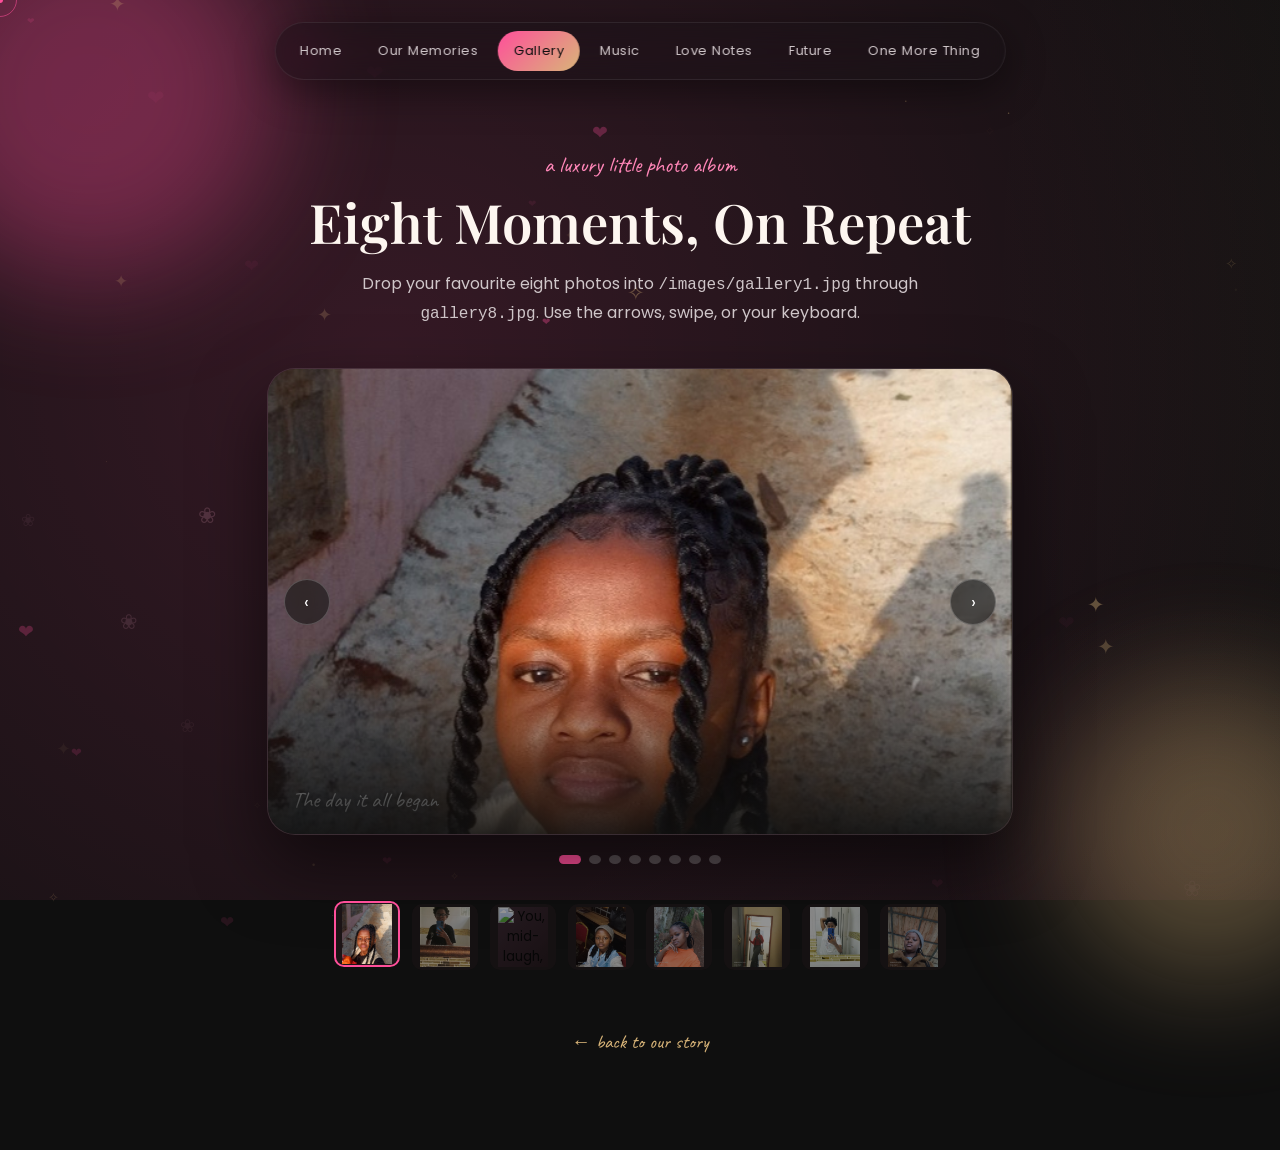
==== gallery.html @ 6594261c "Add files via upload" ====
<!DOCTYPE html>
<html lang="en">
<head>
<meta charset="UTF-8">
<meta name="viewport" content="width=device-width, initial-scale=1.0">
<title>Gallery — For My Queen Beth</title>
<meta name="description" content="A luxury photo album of us.">

<link rel="preconnect" href="https://fonts.googleapis.com">
<link rel="preconnect" href="https://fonts.gstatic.com" crossorigin>
<link href="https://fonts.googleapis.com/css2?family=Playfair+Display:wght@500;600;700&family=Caveat:wght@500;600;700&family=Patrick+Hand&family=Poppins:wght@300;400;500;600&display=swap" rel="stylesheet">

<link rel="stylesheet" href="style.css">
</head>
<body>

<div class="bg-gradient" aria-hidden="true"></div>
<div class="orb orb-1" aria-hidden="true"></div>
<div class="orb orb-2" aria-hidden="true"></div>
<canvas id="bg-canvas" aria-hidden="true"></canvas>

<button class="nav-toggle" aria-label="Toggle menu">☰</button>
<nav class="floating-nav" aria-label="Primary">
  <a href="index.html#home">Home</a>
  <a href="index.html#memories">Our Memories</a>
  <a href="gallery.html" class="active">Gallery</a>
  <a href="index.html#music">Music</a>
  <a href="index.html#letters">Love Notes</a>
  <a href="index.html#future">Future</a>
  <a href="index.html#one-more-thing">One More Thing</a>
</nav>

<div class="gallery-page-header reveal in-view">
  <span class="eyebrow">a luxury little photo album</span>
  <h1 class="section-title">Eight Moments, On Repeat</h1>
  <p class="section-sub" style="margin:0 auto;">Drop your favourite eight photos into <code>/images/gallery1.jpg</code> through <code>gallery8.jpg</code>. Use the arrows, swipe, or your keyboard.</p>
</div>

<div class="gallery-stage">
  <div class="morph-frame" tabindex="0" aria-label="Photo slideshow">
    <button class="morph-nav-btn morph-prev" aria-label="Previous photo">‹</button>
    <button class="morph-nav-btn morph-next" aria-label="Next photo">›</button>
  </div>
  <div class="morph-indicators" aria-hidden="true"></div>
</div>

<div class="gallery-thumbs" aria-label="Photo thumbnails"></div>

<a href="index.html#wall" class="gallery-back">← back to our story</a>

<script src="script.js"></script>
</body>
</html>
---- style.css ----
/* ============================================================
   FOR MY QUEEN BETH — stylesheet
   Design tokens
   ============================================================ */

:root {
  /* Colours */
  --black: #0f0f0f;
  --black-soft: #171316;
  --black-card: #1c171a;
  --pink: #ff4f9a;
  --pink-soft: #ff86b8;
  --rose: #ffb4cf;
  --gold: #d9b579;
  --white-soft: #fdf6f0;
  --white-dim: #cfc6c9;

  /* Fonts */
  --font-display: 'Playfair Display', serif;
  --font-hand: 'Caveat', cursive;
  --font-hand-alt: 'Patrick Hand', cursive;
  --font-body: 'Poppins', sans-serif;

  /* Spacing / radius */
  --radius-lg: 28px;
  --radius-md: 18px;
  --radius-sm: 10px;
  --ease: cubic-bezier(.22,1,.36,1);
}

* { box-sizing: border-box; }
html { scroll-behavior: smooth; }

@media (prefers-reduced-motion: reduce) {
  html { scroll-behavior: auto; }
  *, *::before, *::after {
    animation-duration: 0.001ms !important;
    animation-iteration-count: 1 !important;
    transition-duration: 0.001ms !important;
    scroll-behavior: auto !important;
  }
}

body {
  margin: 0;
  background: var(--black);
  color: var(--white-soft);
  font-family: var(--font-body);
  overflow-x: hidden;
  cursor: none;
}

img { max-width: 100%; display: block; }
a { color: inherit; text-decoration: none; }
button { font-family: inherit; cursor: pointer; }

::selection { background: var(--pink); color: var(--black); }

/* Focus visibility for keyboard users (cursor: none above is decorative only) */
a:focus-visible, button:focus-visible, input:focus-visible {
  outline: 2px solid var(--gold);
  outline-offset: 3px;
}

/* ============================================================
   Custom cursor
   ============================================================ */
.cursor-dot, .cursor-ring {
  position: fixed;
  top: 0; left: 0;
  pointer-events: none;
  z-index: 9999;
  border-radius: 50%;
  transform: translate(-50%, -50%);
  will-change: transform;
}
.cursor-dot { width: 6px; height: 6px; background: var(--pink); }
.cursor-ring {
  width: 34px; height: 34px;
  border: 1px solid rgba(255,79,154,0.55);
  transition: width .25s var(--ease), height .25s var(--ease), border-color .25s;
}
.cursor-ring.active { width: 54px; height: 54px; border-color: var(--gold); }
@media (hover: none), (pointer: coarse) {
  .cursor-dot, .cursor-ring { display: none; }
  body { cursor: auto; }
}

/* ============================================================
   Animated ambient background (shared canvas layer)
   ============================================================ */
#bg-canvas {
  position: fixed;
  inset: 0;
  z-index: 0;
  pointer-events: none;
}

.bg-gradient {
  position: fixed;
  inset: 0;
  z-index: 0;
  background:
    radial-gradient(circle at 15% 20%, rgba(255,79,154,0.16), transparent 40%),
    radial-gradient(circle at 85% 15%, rgba(217,181,121,0.10), transparent 45%),
    radial-gradient(circle at 50% 90%, rgba(255,79,154,0.10), transparent 50%),
    var(--black);
  background-size: 200% 200%;
  animation: driftGradient 24s ease-in-out infinite alternate;
}
@keyframes driftGradient {
  0% { background-position: 0% 0%, 100% 0%, 50% 100%; }
  100% { background-position: 20% 30%, 80% 20%, 40% 80%; }
}

.orb {
  position: fixed;
  border-radius: 50%;
  filter: blur(60px);
  opacity: 0.35;
  z-index: 0;
  pointer-events: none;
}
.orb-1 { width: 380px; height: 380px; background: var(--pink); top: -100px; left: -100px; animation: floatOrb 18s ease-in-out infinite; }
.orb-2 { width: 300px; height: 300px; background: var(--gold); bottom: -80px; right: -80px; animation: floatOrb 22s ease-in-out infinite reverse; }
.orb-3 { width: 260px; height: 260px; background: var(--rose); top: 40%; left: 60%; animation: floatOrb 26s ease-in-out infinite; }
@keyframes floatOrb {
  0%, 100% { transform: translate(0,0) scale(1); }
  50% { transform: translate(40px, -30px) scale(1.1); }
}

/* ============================================================
   Floating navigation
   ============================================================ */
.floating-nav {
  position: fixed;
  top: 22px;
  left: 50%;
  transform: translateX(-50%);
  z-index: 500;
  display: flex;
  gap: 4px;
  padding: 8px;
  background: rgba(23,19,22,0.55);
  backdrop-filter: blur(18px) saturate(160%);
  -webkit-backdrop-filter: blur(18px) saturate(160%);
  border: 1px solid rgba(255,255,255,0.08);
  border-radius: 999px;
  box-shadow: 0 10px 40px rgba(0,0,0,0.45);
}
.floating-nav a {
  position: relative;
  padding: 10px 16px;
  font-size: 0.82rem;
  letter-spacing: 0.04em;
  color: var(--white-dim);
  border-radius: 999px;
  transition: color .3s var(--ease), background .3s var(--ease);
  white-space: nowrap;
}
.floating-nav a:hover, .floating-nav a.active {
  color: var(--black);
  background: linear-gradient(135deg, var(--pink), var(--gold));
}
.nav-toggle {
  display: none;
  position: fixed;
  top: 20px; right: 20px;
  z-index: 501;
  width: 46px; height: 46px;
  border-radius: 50%;
  border: 1px solid rgba(255,255,255,0.15);
  background: rgba(23,19,22,0.7);
  color: var(--pink);
  font-size: 1.2rem;
}

@media (max-width: 860px) {
  .floating-nav {
    flex-direction: column;
    top: 0; right: 0; left: auto;
    transform: translateX(110%);
    border-radius: 20px 0 0 20px;
    padding: 70px 10px 20px;
    transition: transform .4s var(--ease);
    max-height: 100vh;
    overflow-y: auto;
  }
  .floating-nav.open { transform: translateX(0); }
  .nav-toggle { display: flex; align-items: center; justify-content: center; }
}

/* ============================================================
   Section shell
   ============================================================ */
.section {
  position: relative;
  z-index: 1;
  min-height: 100vh;
  padding: 140px 6vw 100px;
  display: flex;
  flex-direction: column;
  align-items: center;
  justify-content: center;
}
.section-inner { width: 100%; max-width: 1100px; margin: 0 auto; }

.eyebrow {
  font-family: var(--font-hand);
  font-size: 1.4rem;
  color: var(--pink-soft);
  display: block;
  margin-bottom: 6px;
}
.section-title {
  font-family: var(--font-display);
  font-size: clamp(2rem, 5vw, 3.4rem);
  font-weight: 600;
  margin: 0 0 12px;
  color: var(--white-soft);
}
.section-sub {
  font-size: 1rem;
  color: var(--white-dim);
  max-width: 560px;
  line-height: 1.7;
  margin-bottom: 48px;
}

.reveal {
  opacity: 0;
  transform: translateY(36px);
  transition: opacity .9s var(--ease), transform .9s var(--ease);
}
.reveal.in-view { opacity: 1; transform: translateY(0); }

/* ============================================================
   HERO / LANDING
   ============================================================ */
.hero {
  position: relative;
  min-height: 100vh;
  display: flex;
  align-items: center;
  justify-content: center;
  text-align: center;
  overflow: hidden;
  padding: 0 6vw;
}
.hero-slideshow { position: absolute; inset: 0; z-index: 0; }
.hero-slideshow img, .hero-slideshow .slide-fallback {
  position: absolute; inset: 0;
  width: 100%; height: 100%;
  object-fit: cover;
  opacity: 0;
  transition: opacity 2.2s ease-in-out;
}
.hero-slideshow .slide.active { opacity: 1; }
.slide-fallback {
  background: linear-gradient(135deg, #21121b, #2c0f1c 40%, #120a0d);
  display: flex; align-items: center; justify-content: center;
  font-family: var(--font-hand); color: rgba(255,180,207,0.35); font-size: 2rem;
}
.hero-overlay {
  position: absolute; inset: 0; z-index: 1;
  background: linear-gradient(180deg, rgba(15,15,15,0.55) 0%, rgba(15,15,15,0.35) 40%, rgba(15,15,15,0.88) 100%);
}
.hero-content { position: relative; z-index: 2; max-width: 720px; }
.hero-eyebrow {
  font-family: var(--font-hand);
  font-size: 1.6rem;
  color: var(--gold);
  letter-spacing: .02em;
}
.hero-title {
  font-family: var(--font-display);
  font-size: clamp(2.4rem, 7vw, 4.6rem);
  line-height: 1.1;
  margin: 10px 0 22px;
  background: linear-gradient(135deg, #fff 20%, var(--pink-soft) 60%, var(--gold) 100%);
  -webkit-background-clip: text;
  background-clip: text;
  color: transparent;
}
.hero-text {
  font-size: 1.15rem;
  line-height: 1.8;
  color: var(--white-dim);
  margin-bottom: 40px;
}
.btn-open-heart {
  position: relative;
  padding: 18px 42px;
  border: none;
  border-radius: 999px;
  font-size: 1rem;
  font-weight: 600;
  letter-spacing: .03em;
  color: var(--black);
  background: linear-gradient(135deg, var(--pink), var(--gold));
  box-shadow: 0 12px 40px rgba(255,79,154,0.35);
  overflow: hidden;
  transition: transform .35s var(--ease), box-shadow .35s var(--ease);
}
.btn-open-heart:hover { transform: translateY(-4px) scale(1.03); box-shadow: 0 18px 50px rgba(255,79,154,0.5); }
.btn-open-heart::after {
  content: '';
  position: absolute; inset: 0;
  background: radial-gradient(circle, rgba(255,255,255,0.5), transparent 60%);
  opacity: 0;
  transition: opacity .4s;
}
.btn-open-heart:hover::after { opacity: 1; }
.scroll-hint {
  position: absolute;
  bottom: 34px; left: 50%;
  transform: translateX(-50%);
  z-index: 2;
  font-family: var(--font-hand);
  font-size: 1rem;
  color: var(--white-dim);
  display: flex; flex-direction: column; align-items: center; gap: 6px;
  animation: bob 2.4s ease-in-out infinite;
}
@keyframes bob { 0%,100% { transform: translate(-50%,0); } 50% { transform: translate(-50%,10px); } }

/* ============================================================
   Relationship counter
   ============================================================ */
.counter-wrap {
  display: grid;
  grid-template-columns: repeat(6, 1fr);
  gap: 14px;
  width: 100%;
  max-width: 900px;
}
.counter-cell {
  background: rgba(255,255,255,0.03);
  border: 1px solid rgba(255,255,255,0.08);
  backdrop-filter: blur(10px);
  border-radius: var(--radius-md);
  padding: 20px 8px;
  text-align: center;
}
.counter-num {
  font-family: var(--font-display);
  font-size: clamp(1.6rem, 4vw, 2.6rem);
  color: var(--pink-soft);
  font-variant-numeric: tabular-nums;
}
.counter-label {
  font-size: 0.68rem;
  letter-spacing: .12em;
  text-transform: uppercase;
  color: var(--white-dim);
  margin-top: 6px;
}
@media (max-width: 720px) {
  .counter-wrap { grid-template-columns: repeat(3, 1fr); }
}

/* ============================================================
   Rotating love messages
   ============================================================ */
.message-carousel {
  margin-top: 56px;
  width: 100%;
  max-width: 700px;
  min-height: 130px;
  display: flex;
  align-items: center;
  justify-content: center;
  text-align: center;
  position: relative;
}
.message-text {
  font-family: var(--font-hand);
  font-size: clamp(1.6rem, 3.4vw, 2.2rem);
  color: var(--white-soft);
  position: absolute;
  opacity: 0;
  transform: translateY(14px);
  transition: opacity 1s var(--ease), transform 1s var(--ease);
}
.message-text.active { opacity: 1; transform: translateY(0); }
.message-text::before, .message-text::after { content: '"'; color: var(--gold); }

/* ============================================================
   Polaroid corkboard
   ============================================================ */
.corkboard {
  position: relative;
  width: 100%;
  border-radius: var(--radius-lg);
  background:
    radial-gradient(circle at 20% 10%, rgba(255,255,255,0.03), transparent 40%),
    linear-gradient(155deg, #241a1e, #150f11);
  border: 1px solid rgba(255,255,255,0.06);
  padding: 60px clamp(20px, 4vw, 60px) 50px;
  overflow: hidden;
}
.fairy-lights {
  position: absolute;
  top: 0; left: 0; right: 0;
  height: 46px;
  display: flex;
  justify-content: space-between;
  padding: 0 4%;
  pointer-events: none;
}
.fairy-lights span {
  width: 9px; height: 9px;
  border-radius: 50%;
  background: var(--gold);
  margin-top: 14px;
  box-shadow: 0 0 10px 3px rgba(217,181,121,0.7);
  animation: twinkleBulb 2.4s ease-in-out infinite;
}
@keyframes twinkleBulb { 0%,100% { opacity: .4; } 50% { opacity: 1; } }

.polaroid-grid {
  display: grid;
  grid-template-columns: repeat(auto-fill, minmax(160px, 1fr));
  gap: 26px 20px;
  position: relative;
  z-index: 1;
}
.polaroid {
  background: #f4ecec;
  padding: 10px 10px 34px;
  border-radius: 4px;
  box-shadow: 0 12px 24px rgba(0,0,0,0.45);
  transition: transform .4s var(--ease), box-shadow .4s var(--ease);
  cursor: pointer;
}
.polaroid img, .polaroid .ph-fallback {
  width: 100%;
  aspect-ratio: 1/1;
  object-fit: cover;
  background: linear-gradient(135deg, #3a2530, #211318);
  display: flex; align-items: center; justify-content: center;
  font-family: var(--font-hand); color: rgba(255,180,207,0.5); font-size: 1.2rem;
  border-radius: 2px;
}
.polaroid figcaption {
  font-family: var(--font-hand);
  color: #241a1a;
  font-size: 0.95rem;
  text-align: center;
  padding-top: 8px;
}
.polaroid:hover {
  transform: translateY(-10px) rotate(0deg) scale(1.05);
  box-shadow: 0 20px 40px rgba(255,79,154,0.35);
  z-index: 5;
}

/* Modal for polaroid memories */
.modal-overlay {
  position: fixed; inset: 0; z-index: 800;
  background: rgba(10,7,8,0.86);
  backdrop-filter: blur(6px);
  display: flex; align-items: center; justify-content: center;
  opacity: 0; pointer-events: none;
  transition: opacity .35s var(--ease);
  padding: 20px;
}
.modal-overlay.open { opacity: 1; pointer-events: auto; }
.modal-card {
  background: var(--black-card);
  border: 1px solid rgba(255,255,255,0.1);
  border-radius: var(--radius-md);
  max-width: 520px; width: 100%;
  padding: 28px;
  transform: scale(.9);
  transition: transform .4s var(--ease);
  text-align: center;
}
.modal-overlay.open .modal-card { transform: scale(1); }
.modal-card img, .modal-card .ph-fallback {
  width: 100%; aspect-ratio: 4/3; object-fit: cover;
  border-radius: var(--radius-sm); margin-bottom: 18px;
}
.modal-title { font-family: var(--font-display); font-size: 1.5rem; color: var(--pink-soft); }
.modal-date { font-size: .78rem; color: var(--gold); letter-spacing: .1em; text-transform: uppercase; margin: 6px 0 16px; }
.modal-caption { font-family: var(--font-hand); font-size: 1.3rem; color: var(--white-soft); line-height: 1.5; }
.modal-close {
  margin-top: 22px;
  background: transparent;
  border: 1px solid rgba(255,255,255,0.2);
  color: var(--white-dim);
  padding: 10px 24px;
  border-radius: 999px;
  transition: all .3s;
}
.modal-close:hover { background: var(--pink); color: var(--black); border-color: var(--pink); }

/* ============================================================
   Music player
   ============================================================ */
.player-card {
  width: 100%;
  max-width: 520px;
  background: rgba(255,255,255,0.03);
  border: 1px solid rgba(255,255,255,0.08);
  backdrop-filter: blur(16px);
  border-radius: var(--radius-lg);
  padding: 40px clamp(20px, 4vw, 44px);
  text-align: center;
}
.vinyl-wrap { position: relative; width: 200px; height: 200px; margin: 0 auto 24px; }
.vinyl {
  width: 200px; height: 200px; border-radius: 50%;
  background: repeating-radial-gradient(circle, #0a0a0a 0 3px, #1c1c1c 3px 6px);
  border: 2px solid #2a2a2a;
  display: flex; align-items: center; justify-content: center;
  transition: transform .3s;
}
.vinyl.spinning { animation: spinVinyl 4s linear infinite; }
@keyframes spinVinyl { to { transform: rotate(360deg); } }
.vinyl-label {
  width: 70px; height: 70px; border-radius: 50%;
  background: linear-gradient(135deg, var(--pink), var(--gold));
  display: flex; align-items: center; justify-content: center;
  font-family: var(--font-hand); font-size: 1.3rem; color: var(--black);
}
.vinyl-arm {
  position: absolute; top: -10px; right: -6px;
  width: 90px; height: 6px;
  background: linear-gradient(90deg, var(--gold), #8a6b3a);
  border-radius: 4px;
  transform-origin: right center;
  transform: rotate(-28deg);
  transition: transform .5s var(--ease);
}
.vinyl-arm.playing { transform: rotate(-6deg); }

.track-title { font-family: var(--font-display); font-size: 1.3rem; color: var(--white-soft); }
.track-sub { font-size: .82rem; color: var(--white-dim); margin-bottom: 20px; }

.seek-row { display: flex; align-items: center; gap: 10px; font-size: .74rem; color: var(--white-dim); margin-bottom: 18px; }
input[type="range"] {
  -webkit-appearance: none; appearance: none;
  flex: 1; height: 4px; border-radius: 4px;
  background: rgba(255,255,255,0.14);
  outline: none;
}
input[type="range"]::-webkit-slider-thumb {
  -webkit-appearance: none; width: 14px; height: 14px; border-radius: 50%;
  background: var(--pink); box-shadow: 0 0 10px var(--pink); cursor: pointer;
}
input[type="range"]::-moz-range-thumb {
  width: 14px; height: 14px; border-radius: 50%; border: none;
  background: var(--pink); box-shadow: 0 0 10px var(--pink); cursor: pointer;
}

.player-controls { display: flex; align-items: center; justify-content: center; gap: 18px; margin-bottom: 22px; }
.player-controls button {
  background: rgba(255,255,255,0.06);
  border: 1px solid rgba(255,255,255,0.1);
  color: var(--white-soft);
  width: 46px; height: 46px; border-radius: 50%;
  font-size: 1rem;
  transition: all .3s;
}
.player-controls .play-btn {
  width: 60px; height: 60px;
  background: linear-gradient(135deg, var(--pink), var(--gold));
  color: var(--black); font-size: 1.3rem;
}
.player-controls button:hover { transform: translateY(-3px); }

.volume-row { display: flex; align-items: center; gap: 10px; justify-content: center; margin-bottom: 20px; }
.volume-row span { font-size: .9rem; color: var(--white-dim); }
.volume-row input[type="range"] { max-width: 140px; }

.equalizer { display: flex; align-items: flex-end; justify-content: center; gap: 4px; height: 30px; margin-bottom: 4px; }
.equalizer span {
  width: 4px; background: var(--pink); border-radius: 2px; height: 6px;
  animation: eqBounce 1s ease-in-out infinite;
}
.equalizer span:nth-child(2) { animation-delay: .15s; }
.equalizer span:nth-child(3) { animation-delay: .3s; }
.equalizer span:nth-child(4) { animation-delay: .45s; }
.equalizer span:nth-child(5) { animation-delay: .2s; }
.equalizer.paused span { animation-play-state: paused; height: 4px; }
@keyframes eqBounce { 0%,100% { height: 6px; } 50% { height: 26px; } }

.music-note {
  position: fixed; z-index: 60; pointer-events: none;
  color: var(--pink-soft); font-size: 1.2rem;
  animation: noteFloat 3.5s ease-in forwards;
}
@keyframes noteFloat {
  0% { opacity: 0; transform: translateY(0) translateX(0) rotate(0deg); }
  10% { opacity: 1; }
  100% { opacity: 0; transform: translateY(-220px) translateX(30px) rotate(30deg); }
}

/* ============================================================
   CS terminal
   ============================================================ */
.terminal {
  width: 100%;
  max-width: 720px;
  background: #0b0b0d;
  border-radius: var(--radius-md);
  border: 1px solid rgba(255,255,255,0.1);
  box-shadow: 0 30px 70px rgba(0,0,0,0.6);
  overflow: hidden;
  font-family: 'Courier New', monospace;
}
.terminal-bar {
  display: flex; align-items: center; gap: 8px;
  padding: 12px 16px;
  background: #161418;
  border-bottom: 1px solid rgba(255,255,255,0.06);
}
.terminal-bar span { width: 12px; height: 12px; border-radius: 50%; display: inline-block; }
.dot-red { background: #ff5f56; } .dot-yellow { background: #ffbd2e; } .dot-green { background: #27c93f; }
.terminal-title { margin-left: 10px; font-size: .74rem; color: var(--white-dim); font-family: var(--font-body); }
.terminal-body {
  padding: 20px;
  min-height: 260px;
  font-size: .88rem;
  line-height: 1.9;
  color: #d7f5da;
}
.terminal-body .prompt { color: var(--pink-soft); }
.terminal-body .cmd { color: #fff; }
.terminal-body .out { color: var(--white-dim); margin: 0 0 8px 0; white-space: pre-wrap; }
.terminal-cursor-blink { display: inline-block; width: 8px; height: 14px; background: var(--pink); animation: blinkCursor 1s step-end infinite; vertical-align: -2px; }
@keyframes blinkCursor { 50% { opacity: 0; } }
.terminal-hint { font-size: .72rem; color: var(--white-dim); font-family: var(--font-body); margin-top: 14px; opacity: .7; }

/* ============================================================
   Love letters / envelopes
   ============================================================ */
.envelope-grid {
  display: grid;
  grid-template-columns: repeat(auto-fit, minmax(190px, 1fr));
  gap: 26px;
  width: 100%;
}
.envelope {
  position: relative;
  height: 150px;
  cursor: pointer;
  perspective: 900px;
}
.envelope-body {
  position: absolute; inset: 0;
  background: linear-gradient(155deg, #221419, #150c10);
  border: 1px solid rgba(217,181,121,0.3);
  border-radius: var(--radius-sm);
  display: flex; align-items: center; justify-content: center;
  text-align: center;
  padding: 14px;
  transition: transform .3s var(--ease), box-shadow .3s var(--ease);
}
.envelope:hover .envelope-body { transform: translateY(-6px); box-shadow: 0 16px 34px rgba(255,79,154,0.25); }
.envelope-flap {
  position: absolute; top: 0; left: 0; right: 0; height: 50%;
  background: linear-gradient(155deg, #2c1a20, #1a1013);
  clip-path: polygon(0 0, 100% 0, 50% 100%);
  border-bottom: 1px solid rgba(217,181,121,0.25);
  transform-origin: top;
  transition: transform .5s var(--ease);
}
.envelope.opened .envelope-flap { transform: rotateX(180deg); }
.envelope-label {
  font-family: var(--font-hand);
  font-size: 1.15rem;
  color: var(--rose);
  z-index: 1;
}
.envelope-seal {
  position: absolute; top: 46%; left: 50%; transform: translate(-50%,-50%);
  width: 30px; height: 30px; border-radius: 50%;
  background: var(--pink);
  display: flex; align-items: center; justify-content: center;
  font-size: .8rem; color: var(--black); z-index: 2;
  box-shadow: 0 4px 10px rgba(255,79,154,0.5);
}

.letter-paper {
  font-family: var(--font-hand-alt);
  font-size: 1.25rem;
  line-height: 1.85;
  color: #2a2020;
  background: #f7efe4;
  background-image: repeating-linear-gradient(rgba(0,0,0,0.04) 0 1px, transparent 1px 34px);
  border-radius: var(--radius-sm);
  padding: 34px 30px;
  white-space: pre-line;
}

/* ============================================================
   Date invitation
   ============================================================ */
.invite-card {
  text-align: center;
  max-width: 560px;
  padding: 60px clamp(24px, 5vw, 60px);
  border-radius: var(--radius-lg);
  background: linear-gradient(160deg, rgba(255,79,154,0.08), rgba(217,181,121,0.05));
  border: 1px solid rgba(255,255,255,0.1);
  position: relative;
  overflow: hidden;
}
.invite-question {
  font-family: var(--font-display);
  font-size: clamp(1.6rem, 4vw, 2.3rem);
  margin-bottom: 34px;
  color: var(--white-soft);
}
.invite-buttons { display: flex; gap: 16px; justify-content: center; flex-wrap: wrap; }
.btn-yes {
  padding: 16px 34px;
  border-radius: 999px;
  border: none;
  font-weight: 600;
  font-size: 1rem;
  background: linear-gradient(135deg, var(--pink), var(--gold));
  color: var(--black);
  transition: transform .3s var(--ease);
}
.btn-yes:hover { transform: scale(1.06) translateY(-2px); }
.invite-result { display: none; }
.invite-result.show { display: block; }
.invite-result h3 { font-family: var(--font-display); font-size: 2rem; color: var(--pink-soft); }
.invite-result p { color: var(--white-dim); margin-top: 10px; }

/* ============================================================
   Final page — "One More Thing"
   ============================================================ */
.finale {
  min-height: 100vh;
  background: radial-gradient(circle at 50% 30%, #1a0f14, var(--black) 70%);
  display: flex; flex-direction: column; align-items: center; justify-content: center;
  text-align: center; position: relative; overflow: hidden;
}
.finale-stars {
  position: absolute; inset: 0;
  background-image:
    radial-gradient(1.5px 1.5px at 10% 20%, #fff, transparent),
    radial-gradient(1.5px 1.5px at 80% 10%, #fff, transparent),
    radial-gradient(1px 1px at 30% 60%, #fff, transparent),
    radial-gradient(1.5px 1.5px at 60% 80%, #fff, transparent),
    radial-gradient(1px 1px at 90% 50%, #fff, transparent),
    radial-gradient(1.5px 1.5px at 45% 30%, #fff, transparent),
    radial-gradient(1px 1px at 20% 85%, #fff, transparent),
    radial-gradient(1.5px 1.5px at 70% 65%, #fff, transparent);
  background-size: 100% 100%;
  opacity: 0.5;
  animation: twinkleField 4s ease-in-out infinite alternate;
}
@keyframes twinkleField { 0% { opacity: 0.25; } 100% { opacity: 0.6; } }
.finale-line {
  font-family: var(--font-display);
  font-size: clamp(1.3rem, 3.6vw, 2.1rem);
  max-width: 720px;
  margin: 10px 0;
  opacity: 0;
  transform: translateY(16px);
  transition: opacity 1.4s var(--ease), transform 1.4s var(--ease);
  position: relative; z-index: 2;
}
.finale-line.show { opacity: 1; transform: translateY(0); }
.finale-line.script { font-family: var(--font-hand); font-size: clamp(1.8rem, 5vw, 2.8rem); color: var(--pink-soft); }
.glow-heart {
  margin-top: 40px;
  font-size: 3.4rem;
  color: var(--pink);
  cursor: pointer;
  filter: drop-shadow(0 0 18px var(--pink));
  animation: pulseHeart 2.4s ease-in-out infinite;
  opacity: 0;
  transition: opacity 1.4s var(--ease);
  position: relative; z-index: 2;
  background: none; border: none;
}
.glow-heart.show { opacity: 1; }
@keyframes pulseHeart { 0%,100% { transform: scale(1); } 50% { transform: scale(1.12); } }
.finale-final {
  margin-top: 30px;
  font-family: var(--font-hand);
  font-size: clamp(1.6rem, 4vw, 2.4rem);
  color: var(--gold);
  opacity: 0;
  transition: opacity 1s var(--ease);
  position: relative; z-index: 2;
}
.finale-final.show { opacity: 1; }

/* ============================================================
   Floating footer bits / particle layers spawned by JS
   ============================================================ */
.floaty {
  position: fixed;
  z-index: 40;
  pointer-events: none;
  will-change: transform, opacity;
}

/* ============================================================
   Gallery page specific (see gallery.html inline-linked styles below)
   ============================================================ */
.gallery-page-header {
  text-align: center;
  padding: 150px 6vw 40px;
  position: relative; z-index: 1;
}
.gallery-stage {
  position: relative;
  max-width: 900px;
  margin: 0 auto 40px;
  padding: 0 6vw;
  z-index: 1;
}
.morph-frame {
  position: relative;
  border-radius: var(--radius-lg);
  overflow: hidden;
  aspect-ratio: 16/10;
  background: rgba(255,255,255,0.03);
  border: 1px solid rgba(255,255,255,0.08);
  box-shadow: 0 30px 70px rgba(0,0,0,0.55);
}
.morph-slide {
  position: absolute; inset: 0;
  opacity: 0;
  transform: scale(1.08);
  transition: opacity 1.1s var(--ease), transform 1.4s var(--ease);
}
.morph-slide.active { opacity: 1; transform: scale(1); z-index: 2; }
.morph-slide img, .morph-slide .ph-fallback {
  width: 100%; height: 100%; object-fit: cover;
}
.morph-slide .ph-fallback {
  display: flex; align-items: center; justify-content: center;
  font-family: var(--font-hand); color: rgba(255,180,207,0.4); font-size: 1.6rem;
  background: linear-gradient(135deg, #2a1620, #140b0f);
}
.morph-reflection {
  position: absolute; bottom: 0; left: 0; right: 0; height: 40%;
  background: linear-gradient(0deg, rgba(15,15,15,0.9), transparent);
  z-index: 3; pointer-events: none;
}
.morph-caption {
  position: absolute; left: 24px; bottom: 20px; z-index: 4;
  font-family: var(--font-hand);
  font-size: 1.4rem;
  color: #fff;
  text-shadow: 0 2px 10px rgba(0,0,0,0.8);
  opacity: 0;
  transform: translateY(10px);
  transition: opacity .8s var(--ease) .3s, transform .8s var(--ease) .3s;
}
.morph-slide.active .morph-caption { opacity: 1; transform: translateY(0); }

.morph-nav-btn {
  position: absolute; top: 50%; transform: translateY(-50%);
  width: 46px; height: 46px; border-radius: 50%;
  background: rgba(15,15,15,0.55);
  border: 1px solid rgba(255,255,255,0.2);
  color: #fff; font-size: 1.1rem; z-index: 5;
  backdrop-filter: blur(8px);
  transition: background .3s, transform .3s;
}
.morph-nav-btn:hover { background: var(--pink); color: var(--black); }
.morph-prev { left: 16px; } .morph-next { right: 16px; }

.morph-indicators { display: flex; gap: 8px; justify-content: center; margin-top: 20px; }
.morph-indicators button {
  width: 9px; height: 9px; border-radius: 50%;
  background: rgba(255,255,255,0.25); border: none;
  transition: all .3s;
}
.morph-indicators button.active { background: var(--pink); width: 22px; border-radius: 5px; }

.gallery-thumbs {
  display: flex; gap: 12px; justify-content: center; flex-wrap: wrap;
  margin-top: 26px; padding: 0 6vw;
  position: relative; z-index: 1;
}
.gallery-thumbs button {
  width: 66px; height: 66px; border-radius: var(--radius-sm);
  overflow: hidden; border: 2px solid transparent;
  opacity: .55; transition: all .3s;
  background: #1c1416;
}
.gallery-thumbs button.active { opacity: 1; border-color: var(--pink); transform: translateY(-3px); }
.gallery-thumbs img { width: 100%; height: 100%; object-fit: cover; }

.gallery-back {
  display: block; text-align: center; margin: 60px auto 100px;
  font-family: var(--font-hand); font-size: 1.2rem; color: var(--gold);
  position: relative; z-index: 1;
}

/* ============================================================
   Small text / footer note
   ============================================================ */
.made-with-love {
  text-align: center;
  padding: 40px 6vw 60px;
  font-size: .78rem;
  color: var(--white-dim);
  opacity: .6;
  position: relative; z-index: 1;
}
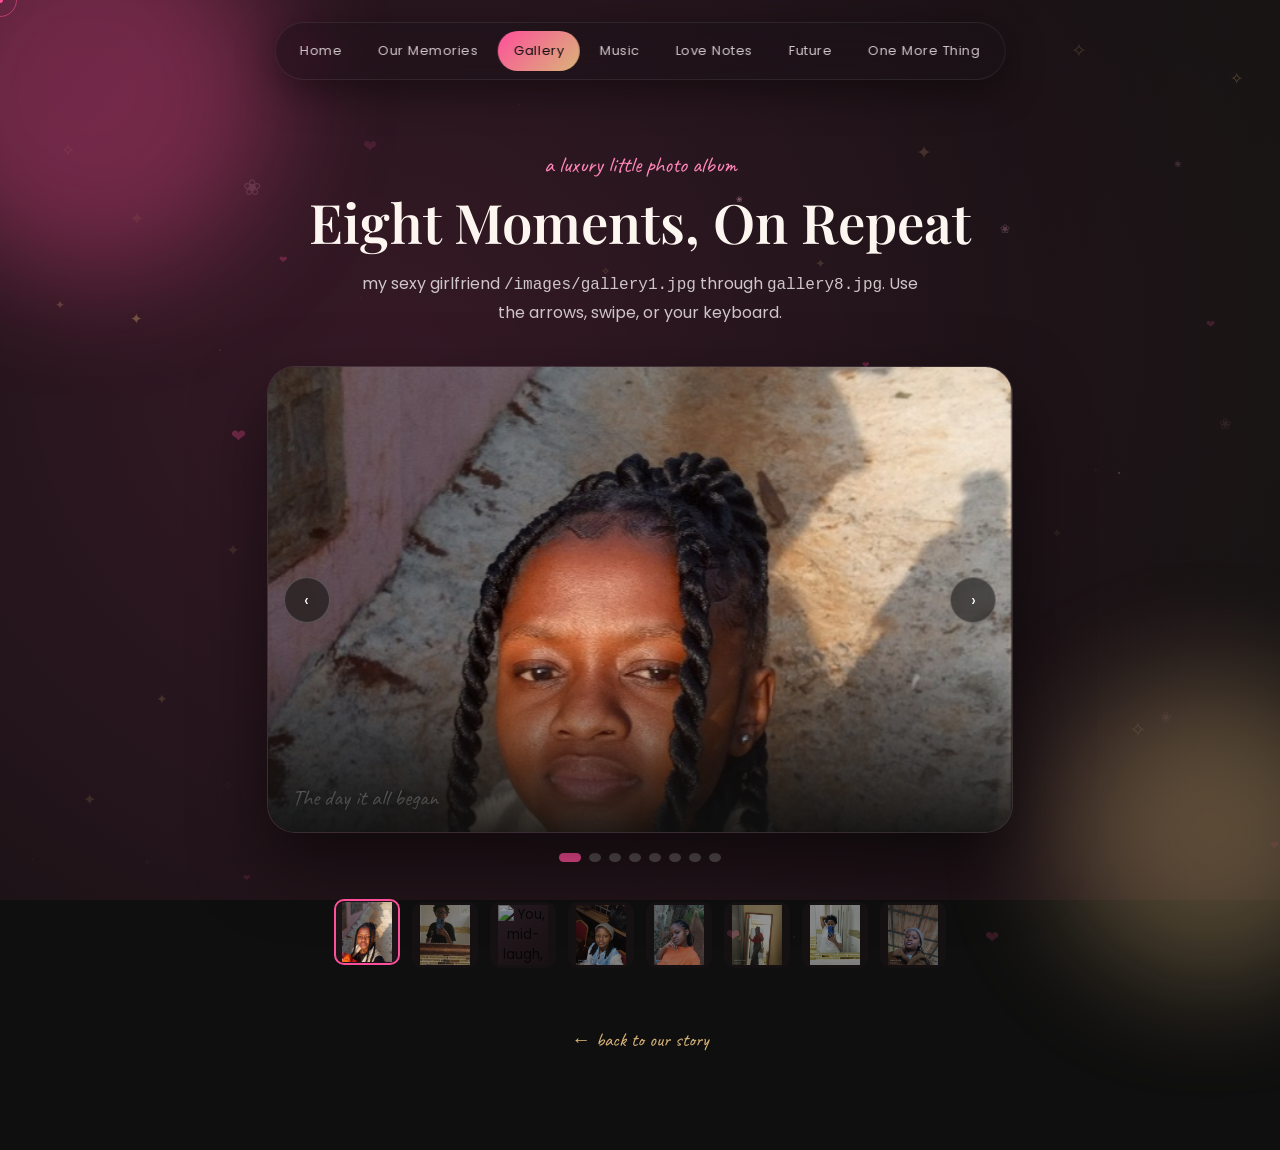
==== commit 7841c8b5: "Update gallery.html" ====
--- a/gallery.html
+++ b/gallery.html
@@ -33,7 +33,7 @@
 <div class="gallery-page-header reveal in-view">
   <span class="eyebrow">a luxury little photo album</span>
   <h1 class="section-title">Eight Moments, On Repeat</h1>
-  <p class="section-sub" style="margin:0 auto;">Drop your favourite eight photos into <code>/images/gallery1.jpg</code> through <code>gallery8.jpg</code>. Use the arrows, swipe, or your keyboard.</p>
+  <p class="section-sub" style="margin:0 auto;">my sexy girlfriend <code>/images/gallery1.jpg</code> through <code>gallery8.jpg</code>. Use the arrows, swipe, or your keyboard.</p>
 </div>
 
 <div class="gallery-stage">
